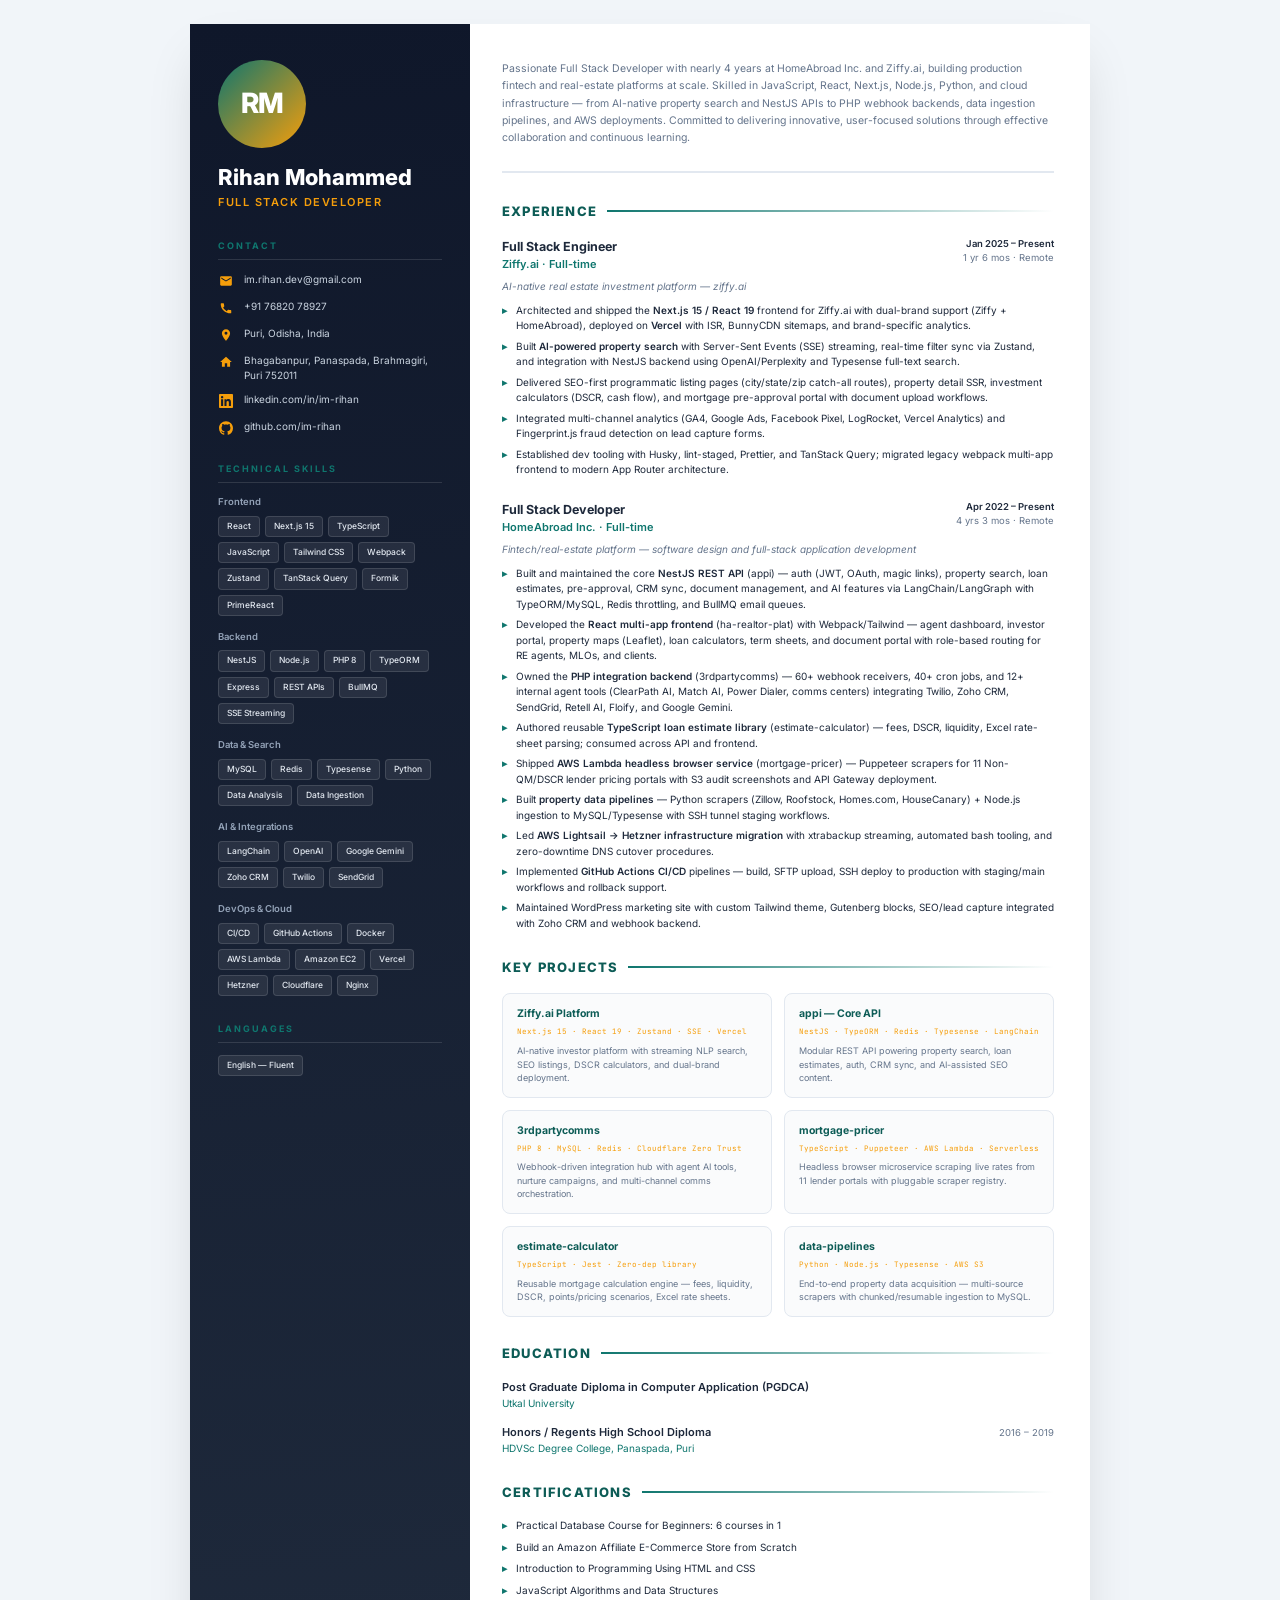
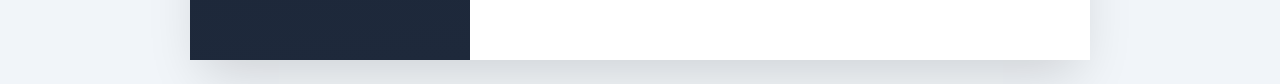
==== resume.html @ e7bfcca0 "Add developer portfolio kit with resume and GitHub profile README Co-authored-by: Cursor <cursoragen" ====
<!DOCTYPE html>
<html lang="en">
<head>
  <meta charset="UTF-8" />
  <meta name="viewport" content="width=device-width, initial-scale=1.0" />
  <title>Rihan Mohammed — Full Stack Developer</title>
  <style>
    @import url('https://fonts.googleapis.com/css2?family=Inter:wght@300;400;500;600;700;800&family=JetBrains+Mono:wght@400;500&display=swap');

    :root {
      --primary: #0f766e;
      --primary-dark: #0d5c56;
      --accent: #f59e0b;
      --text: #1e293b;
      --text-muted: #64748b;
      --border: #e2e8f0;
      --bg: #ffffff;
      --sidebar: #0f172a;
      --sidebar-text: #cbd5e1;
    }

    * { margin: 0; padding: 0; box-sizing: border-box; }

    body {
      font-family: 'Inter', -apple-system, BlinkMacSystemFont, sans-serif;
      color: var(--text);
      background: #f1f5f9;
      line-height: 1.55;
      font-size: 10.5pt;
    }

    .page {
      max-width: 900px;
      margin: 24px auto;
      background: var(--bg);
      box-shadow: 0 25px 50px -12px rgba(0,0,0,.15);
      display: grid;
      grid-template-columns: 280px 1fr;
      min-height: 1120px;
    }

    /* Sidebar */
    .sidebar {
      background: linear-gradient(175deg, var(--sidebar) 0%, #1e293b 100%);
      color: var(--sidebar-text);
      padding: 36px 28px;
    }

    .avatar {
      width: 88px;
      height: 88px;
      border-radius: 50%;
      background: linear-gradient(135deg, var(--primary), var(--accent));
      display: flex;
      align-items: center;
      justify-content: center;
      font-size: 28px;
      font-weight: 800;
      color: #fff;
      margin-bottom: 16px;
      letter-spacing: -1px;
    }

    .sidebar h1 {
      font-size: 22px;
      font-weight: 800;
      color: #fff;
      line-height: 1.2;
      margin-bottom: 4px;
    }

    .sidebar .title {
      font-size: 11px;
      font-weight: 600;
      color: var(--accent);
      text-transform: uppercase;
      letter-spacing: 1.5px;
      margin-bottom: 28px;
    }

    .sidebar-section { margin-bottom: 26px; }

    .sidebar-section h2 {
      font-size: 9px;
      font-weight: 700;
      text-transform: uppercase;
      letter-spacing: 2px;
      color: var(--primary);
      margin-bottom: 12px;
      padding-bottom: 6px;
      border-bottom: 1px solid rgba(255,255,255,.12);
    }

    .contact-item {
      display: flex;
      align-items: flex-start;
      gap: 10px;
      margin-bottom: 10px;
      font-size: 10px;
      line-height: 1.45;
    }

    .contact-item .icon {
      width: 16px;
      height: 16px;
      flex-shrink: 0;
      color: var(--accent);
      margin-top: 1px;
      display: flex;
      align-items: center;
      justify-content: center;
    }

    .contact-item .icon svg {
      width: 14px;
      height: 14px;
      fill: currentColor;
      display: block;
    }

    .skill-group { margin-bottom: 14px; }
    .skill-group h3 {
      font-size: 9.5px;
      font-weight: 600;
      color: #94a3b8;
      margin-bottom: 6px;
    }

    .skill-tags { display: flex; flex-wrap: wrap; gap: 5px; }

    .skill-tag {
      background: rgba(255,255,255,.08);
      border: 1px solid rgba(255,255,255,.12);
      border-radius: 4px;
      padding: 3px 8px;
      font-size: 8.5px;
      font-weight: 500;
      color: #e2e8f0;
    }

    /* Main content */
    .main { padding: 36px 36px 36px 32px; }

    .summary {
      font-size: 10.5px;
      color: var(--text-muted);
      line-height: 1.65;
      margin-bottom: 28px;
      padding-bottom: 24px;
      border-bottom: 2px solid var(--border);
    }

    .section { margin-bottom: 26px; }

    .section-header {
      display: flex;
      align-items: center;
      gap: 10px;
      margin-bottom: 16px;
    }

    .section-header h2 {
      font-size: 13px;
      font-weight: 800;
      text-transform: uppercase;
      letter-spacing: 1.2px;
      color: var(--primary-dark);
      white-space: nowrap;
    }

    .section-header .line {
      flex: 1;
      height: 2px;
      background: linear-gradient(90deg, var(--primary), transparent);
    }

    /* Experience */
    .job { margin-bottom: 22px; }

    .job-header {
      display: flex;
      justify-content: space-between;
      align-items: flex-start;
      margin-bottom: 4px;
    }

    .job-title {
      font-size: 12.5px;
      font-weight: 700;
      color: var(--text);
    }

    .job-company {
      font-size: 11px;
      font-weight: 600;
      color: var(--primary);
    }

    .job-meta {
      text-align: right;
      font-size: 9.5px;
      color: var(--text-muted);
      white-space: nowrap;
    }

    .job-meta .duration { font-weight: 600; color: var(--text); }

    .job-desc {
      font-size: 10px;
      color: var(--text-muted);
      margin: 6px 0 8px;
      font-style: italic;
    }

    .job ul {
      list-style: none;
      padding: 0;
    }

    .job ul li {
      position: relative;
      padding-left: 14px;
      margin-bottom: 5px;
      font-size: 10px;
      line-height: 1.55;
      color: var(--text);
    }

    .job ul li::before {
      content: '▸';
      position: absolute;
      left: 0;
      color: var(--primary);
      font-weight: 700;
    }

    .job ul li strong { color: var(--text); font-weight: 600; }

    /* Projects grid */
    .projects-grid {
      display: grid;
      grid-template-columns: 1fr 1fr;
      gap: 12px;
    }

    .project-card {
      border: 1px solid var(--border);
      border-radius: 8px;
      padding: 12px 14px;
      background: #fafbfc;
    }

    .project-card h3 {
      font-size: 10.5px;
      font-weight: 700;
      color: var(--primary-dark);
      margin-bottom: 4px;
    }

    .project-card .stack {
      font-family: 'JetBrains Mono', monospace;
      font-size: 7.5px;
      color: var(--accent);
      margin-bottom: 6px;
    }

    .project-card p {
      font-size: 9px;
      color: var(--text-muted);
      line-height: 1.5;
    }

    /* Education placeholder */
    .edu-item {
      display: flex;
      justify-content: space-between;
      align-items: baseline;
    }

    .edu-item .degree { font-weight: 600; font-size: 11px; }
    .edu-item .school { font-size: 10px; color: var(--primary); }
    .edu-item .year { font-size: 9.5px; color: var(--text-muted); }

    @media print {
      body { background: #fff; }
      .page {
        margin: 0;
        box-shadow: none;
        max-width: 100%;
        display: block;
        min-height: auto;
      }
      .sidebar {
        break-after: avoid;
        page-break-after: avoid;
        padding: 24px 28px;
      }
      .main {
        padding: 24px 32px;
      }
      .job { break-inside: avoid; page-break-inside: avoid; }
      .project-card { break-inside: avoid; page-break-inside: avoid; }
      .section { break-inside: auto; }
    }

    @page {
      size: A4;
      margin: 0;
    }
  </style>
</head>
<body>
  <div class="page">
    <aside class="sidebar">
      <div class="avatar">RM</div>
      <h1>Rihan Mohammed</h1>
      <p class="title">Full Stack Developer</p>

      <div class="sidebar-section">
        <h2>Contact</h2>
        <div class="contact-item">
          <span class="icon" aria-hidden="true">
            <svg viewBox="0 0 24 24" xmlns="http://www.w3.org/2000/svg"><path d="M20 4H4c-1.1 0-2 .9-2 2v12c0 1.1.9 2 2 2h16c1.1 0 2-.9 2-2V6c0-1.1-.9-2-2-2zm0 4-8 5-8-5V6l8 5 8-5v2z"/></svg>
          </span>
          <span><a href="mailto:im.rihan.dev@gmail.com" style="color:inherit;text-decoration:none;">im.rihan.dev@gmail.com</a></span>
        </div>
        <div class="contact-item">
          <span class="icon" aria-hidden="true">
            <svg viewBox="0 0 24 24" xmlns="http://www.w3.org/2000/svg"><path d="M6.62 10.79a15.05 15.05 0 006.59 6.59l2.2-2.2a1 1 0 011.01-.24c1.12.37 2.33.57 3.58.57a1 1 0 011 1V20a1 1 0 01-1 1C10.07 21 3 13.93 3 5a1 1 0 011-1h3.5a1 1 0 011 1c0 1.25.2 2.46.57 3.58a1 1 0 01-.25 1.01l-2.2 2.2z"/></svg>
          </span>
          <span><a href="tel:+917682078927" style="color:inherit;text-decoration:none;">+91 76820 78927</a></span>
        </div>
        <div class="contact-item">
          <span class="icon" aria-hidden="true">
            <svg viewBox="0 0 24 24" xmlns="http://www.w3.org/2000/svg"><path d="M12 2C8.13 2 5 5.13 5 9c0 5.25 7 13 7 13s7-7.75 7-13c0-3.87-3.13-7-7-7zm0 9.5a2.5 2.5 0 110-5 2.5 2.5 0 010 5z"/></svg>
          </span>
          <span>Puri, Odisha, India</span>
        </div>
        <div class="contact-item">
          <span class="icon" aria-hidden="true">
            <svg viewBox="0 0 24 24" xmlns="http://www.w3.org/2000/svg"><path d="M10 20v-6h4v6h5v-8h3L12 3 2 12h3v8h5z"/></svg>
          </span>
          <span>Bhagabanpur, Panaspada, Brahmagiri, Puri 752011</span>
        </div>
        <div class="contact-item">
          <span class="icon" aria-hidden="true">
            <svg viewBox="0 0 24 24" xmlns="http://www.w3.org/2000/svg"><path d="M20.447 20.452h-3.554v-5.569c0-1.328-.027-3.037-1.852-3.037-1.853 0-2.136 1.445-2.136 2.939v5.667H9.351V9h3.414v1.561h.046c.477-.9 1.637-1.85 3.37-1.85 3.601 0 4.267 2.37 4.267 5.455v6.286zM5.337 7.433a2.062 2.062 0 01-2.063-2.065 2.064 2.064 0 114.126 0 2.063 2.063 0 01-2.063 2.065zm1.782 13.019H3.555V9h3.564v11.452zM22.225 0H1.771C.792 0 0 .774 0 1.729v20.542C0 23.227.792 24 1.771 24h20.451C23.2 24 24 23.227 24 22.271V1.729C24 .774 23.2 0 22.222 0h.003z"/></svg>
          </span>
          <span><a href="https://www.linkedin.com/in/im-rihan" target="_blank" rel="noopener" style="color:inherit;text-decoration:none;">linkedin.com/in/im-rihan</a></span>
        </div>
        <div class="contact-item">
          <span class="icon" aria-hidden="true">
            <svg viewBox="0 0 24 24" xmlns="http://www.w3.org/2000/svg"><path d="M12 .297c-6.63 0-12 5.373-12 12 0 5.303 3.438 9.8 8.205 11.385.6.113.82-.258.82-.577 0-.285-.01-1.04-.015-2.04-3.338.724-4.042-1.61-4.042-1.61C4.422 18.07 3.633 17.7 3.633 17.7c-1.087-.744.084-.729.084-.729 1.205.084 1.838 1.236 1.838 1.236 1.07 1.835 2.809 1.305 3.495.998.108-.776.417-1.305.76-1.605-2.665-.3-5.466-1.332-5.466-5.93 0-1.31.465-2.38 1.235-3.22-.135-.303-.54-1.523.105-3.176 0 0 1.005-.322 3.3 1.23.96-.267 1.98-.399 3-.405 1.02.006 2.04.138 3 .405 2.28-1.552 3.285-1.23 3.285-1.23.645 1.653.24 2.873.12 3.176.765.84 1.23 1.91 1.23 3.22 0 4.61-2.805 5.625-5.475 5.92.42.36.81 1.096.81 2.22 0 1.606-.015 2.896-.015 3.286 0 .315.21.69.825.57C20.565 22.092 24 17.592 24 12.297c0-6.627-5.373-12-12-12"/></svg>
          </span>
          <span><a href="https://github.com/im-rihan" target="_blank" rel="noopener" style="color:inherit;text-decoration:none;">github.com/im-rihan</a></span>
        </div>
      </div>

      <div class="sidebar-section">
        <h2>Technical Skills</h2>
        <div class="skill-group">
          <h3>Frontend</h3>
          <div class="skill-tags">
            <span class="skill-tag">React</span><span class="skill-tag">Next.js 15</span>
            <span class="skill-tag">TypeScript</span><span class="skill-tag">JavaScript</span>
            <span class="skill-tag">Tailwind CSS</span><span class="skill-tag">Webpack</span>
            <span class="skill-tag">Zustand</span><span class="skill-tag">TanStack Query</span>
            <span class="skill-tag">Formik</span><span class="skill-tag">PrimeReact</span>
          </div>
        </div>
        <div class="skill-group">
          <h3>Backend</h3>
          <div class="skill-tags">
            <span class="skill-tag">NestJS</span><span class="skill-tag">Node.js</span>
            <span class="skill-tag">PHP 8</span><span class="skill-tag">TypeORM</span>
            <span class="skill-tag">Express</span><span class="skill-tag">REST APIs</span>
            <span class="skill-tag">BullMQ</span><span class="skill-tag">SSE Streaming</span>
          </div>
        </div>
        <div class="skill-group">
          <h3>Data & Search</h3>
          <div class="skill-tags">
            <span class="skill-tag">MySQL</span><span class="skill-tag">Redis</span>
            <span class="skill-tag">Typesense</span><span class="skill-tag">Python</span>
            <span class="skill-tag">Data Analysis</span><span class="skill-tag">Data Ingestion</span>
          </div>
        </div>
        <div class="skill-group">
          <h3>AI & Integrations</h3>
          <div class="skill-tags">
            <span class="skill-tag">LangChain</span><span class="skill-tag">OpenAI</span>
            <span class="skill-tag">Google Gemini</span><span class="skill-tag">Zoho CRM</span>
            <span class="skill-tag">Twilio</span><span class="skill-tag">SendGrid</span>
          </div>
        </div>
        <div class="skill-group">
          <h3>DevOps & Cloud</h3>
          <div class="skill-tags">
            <span class="skill-tag">CI/CD</span><span class="skill-tag">GitHub Actions</span>
            <span class="skill-tag">Docker</span><span class="skill-tag">AWS Lambda</span>
            <span class="skill-tag">Amazon EC2</span><span class="skill-tag">Vercel</span><span class="skill-tag">Hetzner</span>
            <span class="skill-tag">Cloudflare</span><span class="skill-tag">Nginx</span>
          </div>
        </div>
      </div>

      <div class="sidebar-section">
        <h2>Languages</h2>
        <div class="skill-tags">
          <span class="skill-tag">English — Fluent</span>
        </div>
      </div>
    </aside>

    <main class="main">
      <p class="summary">
        Passionate Full Stack Developer with nearly 4 years at HomeAbroad Inc. and Ziffy.ai,
        building production fintech and real-estate platforms at scale. Skilled in JavaScript,
        React, Next.js, Node.js, Python, and cloud infrastructure — from AI-native property search
        and NestJS APIs to PHP webhook backends, data ingestion pipelines, and AWS deployments.
        Committed to delivering innovative, user-focused solutions through effective collaboration
        and continuous learning.
      </p>

      <section class="section">
        <div class="section-header"><h2>Experience</h2><div class="line"></div></div>

        <div class="job">
          <div class="job-header">
            <div>
              <div class="job-title">Full Stack Engineer</div>
              <div class="job-company">Ziffy.ai · Full-time</div>
            </div>
            <div class="job-meta">
              <div class="duration">Jan 2025 – Present</div>
              <div>1 yr 6 mos · Remote</div>
            </div>
          </div>
          <p class="job-desc">AI-native real estate investment platform — ziffy.ai</p>
          <ul>
            <li>Architected and shipped the <strong>Next.js 15 / React 19</strong> frontend for Ziffy.ai with dual-brand support (Ziffy + HomeAbroad), deployed on <strong>Vercel</strong> with ISR, BunnyCDN sitemaps, and brand-specific analytics.</li>
            <li>Built <strong>AI-powered property search</strong> with Server-Sent Events (SSE) streaming, real-time filter sync via Zustand, and integration with NestJS backend using OpenAI/Perplexity and Typesense full-text search.</li>
            <li>Delivered SEO-first programmatic listing pages (city/state/zip catch-all routes), property detail SSR, investment calculators (DSCR, cash flow), and mortgage pre-approval portal with document upload workflows.</li>
            <li>Integrated multi-channel analytics (GA4, Google Ads, Facebook Pixel, LogRocket, Vercel Analytics) and Fingerprint.js fraud detection on lead capture forms.</li>
            <li>Established dev tooling with Husky, lint-staged, Prettier, and TanStack Query; migrated legacy webpack multi-app frontend to modern App Router architecture.</li>
          </ul>
        </div>

        <div class="job">
          <div class="job-header">
            <div>
              <div class="job-title">Full Stack Developer</div>
              <div class="job-company">HomeAbroad Inc. · Full-time</div>
            </div>
            <div class="job-meta">
              <div class="duration">Apr 2022 – Present</div>
              <div>4 yrs 3 mos · Remote</div>
            </div>
          </div>
          <p class="job-desc">Fintech/real-estate platform — software design and full-stack application development</p>
          <ul>
            <li>Built and maintained the core <strong>NestJS REST API</strong> (appi) — auth (JWT, OAuth, magic links), property search, loan estimates, pre-approval, CRM sync, document management, and AI features via LangChain/LangGraph with TypeORM/MySQL, Redis throttling, and BullMQ email queues.</li>
            <li>Developed the <strong>React multi-app frontend</strong> (ha-realtor-plat) with Webpack/Tailwind — agent dashboard, investor portal, property maps (Leaflet), loan calculators, term sheets, and document portal with role-based routing for RE agents, MLOs, and clients.</li>
            <li>Owned the <strong>PHP integration backend</strong> (3rdpartycomms) — 60+ webhook receivers, 40+ cron jobs, and 12+ internal agent tools (ClearPath AI, Match AI, Power Dialer, comms centers) integrating Twilio, Zoho CRM, SendGrid, Retell AI, Floify, and Google Gemini.</li>
            <li>Authored reusable <strong>TypeScript loan estimate library</strong> (estimate-calculator) — fees, DSCR, liquidity, Excel rate-sheet parsing; consumed across API and frontend.</li>
            <li>Shipped <strong>AWS Lambda headless browser service</strong> (mortgage-pricer) — Puppeteer scrapers for 11 Non-QM/DSCR lender pricing portals with S3 audit screenshots and API Gateway deployment.</li>
            <li>Built <strong>property data pipelines</strong> — Python scrapers (Zillow, Roofstock, Homes.com, HouseCanary) + Node.js ingestion to MySQL/Typesense with SSH tunnel staging workflows.</li>
            <li>Led <strong>AWS Lightsail → Hetzner infrastructure migration</strong> with xtrabackup streaming, automated bash tooling, and zero-downtime DNS cutover procedures.</li>
            <li>Implemented <strong>GitHub Actions CI/CD</strong> pipelines — build, SFTP upload, SSH deploy to production with staging/main workflows and rollback support.</li>
            <li>Maintained WordPress marketing site with custom Tailwind theme, Gutenberg blocks, SEO/lead capture integrated with Zoho CRM and webhook backend.</li>
          </ul>
        </div>
      </section>

      <section class="section">
        <div class="section-header"><h2>Key Projects</h2><div class="line"></div></div>
        <div class="projects-grid">
          <div class="project-card">
            <h3>Ziffy.ai Platform</h3>
            <div class="stack">Next.js 15 · React 19 · Zustand · SSE · Vercel</div>
            <p>AI-native investor platform with streaming NLP search, SEO listings, DSCR calculators, and dual-brand deployment.</p>
          </div>
          <div class="project-card">
            <h3>appi — Core API</h3>
            <div class="stack">NestJS · TypeORM · Redis · Typesense · LangChain</div>
            <p>Modular REST API powering property search, loan estimates, auth, CRM sync, and AI-assisted SEO content.</p>
          </div>
          <div class="project-card">
            <h3>3rdpartycomms</h3>
            <div class="stack">PHP 8 · MySQL · Redis · Cloudflare Zero Trust</div>
            <p>Webhook-driven integration hub with agent AI tools, nurture campaigns, and multi-channel comms orchestration.</p>
          </div>
          <div class="project-card">
            <h3>mortgage-pricer</h3>
            <div class="stack">TypeScript · Puppeteer · AWS Lambda · Serverless</div>
            <p>Headless browser microservice scraping live rates from 11 lender portals with pluggable scraper registry.</p>
          </div>
          <div class="project-card">
            <h3>estimate-calculator</h3>
            <div class="stack">TypeScript · Jest · Zero-dep library</div>
            <p>Reusable mortgage calculation engine — fees, liquidity, DSCR, points/pricing scenarios, Excel rate sheets.</p>
          </div>
          <div class="project-card">
            <h3>data-pipelines</h3>
            <div class="stack">Python · Node.js · Typesense · AWS S3</div>
            <p>End-to-end property data acquisition — multi-source scrapers with chunked/resumable ingestion to MySQL.</p>
          </div>
        </div>
      </section>

      <section class="section">
        <div class="section-header"><h2>Education</h2><div class="line"></div></div>
        <div class="edu-item" style="margin-bottom: 12px;">
          <div>
            <div class="degree">Post Graduate Diploma in Computer Application (PGDCA)</div>
            <div class="school">Utkal University</div>
          </div>
        </div>
        <div class="edu-item">
          <div>
            <div class="degree">Honors / Regents High School Diploma</div>
            <div class="school">HDVSc Degree College, Panaspada, Puri</div>
          </div>
          <div class="year">2016 – 2019</div>
        </div>
      </section>

      <section class="section">
        <div class="section-header"><h2>Certifications</h2><div class="line"></div></div>
        <ul style="list-style: none; padding: 0;">
          <li style="position: relative; padding-left: 14px; margin-bottom: 6px; font-size: 10px; color: var(--text);">
            <span style="position: absolute; left: 0; color: var(--primary); font-weight: 700;">▸</span>
            Practical Database Course for Beginners: 6 courses in 1
          </li>
          <li style="position: relative; padding-left: 14px; margin-bottom: 6px; font-size: 10px; color: var(--text);">
            <span style="position: absolute; left: 0; color: var(--primary); font-weight: 700;">▸</span>
            Build an Amazon Affiliate E-Commerce Store from Scratch
          </li>
          <li style="position: relative; padding-left: 14px; margin-bottom: 6px; font-size: 10px; color: var(--text);">
            <span style="position: absolute; left: 0; color: var(--primary); font-weight: 700;">▸</span>
            Introduction to Programming Using HTML and CSS
          </li>
          <li style="position: relative; padding-left: 14px; margin-bottom: 6px; font-size: 10px; color: var(--text);">
            <span style="position: absolute; left: 0; color: var(--primary); font-weight: 700;">▸</span>
            JavaScript Algorithms and Data Structures
          </li>
        </ul>
      </section>
    </main>
  </div>
</body>
</html>
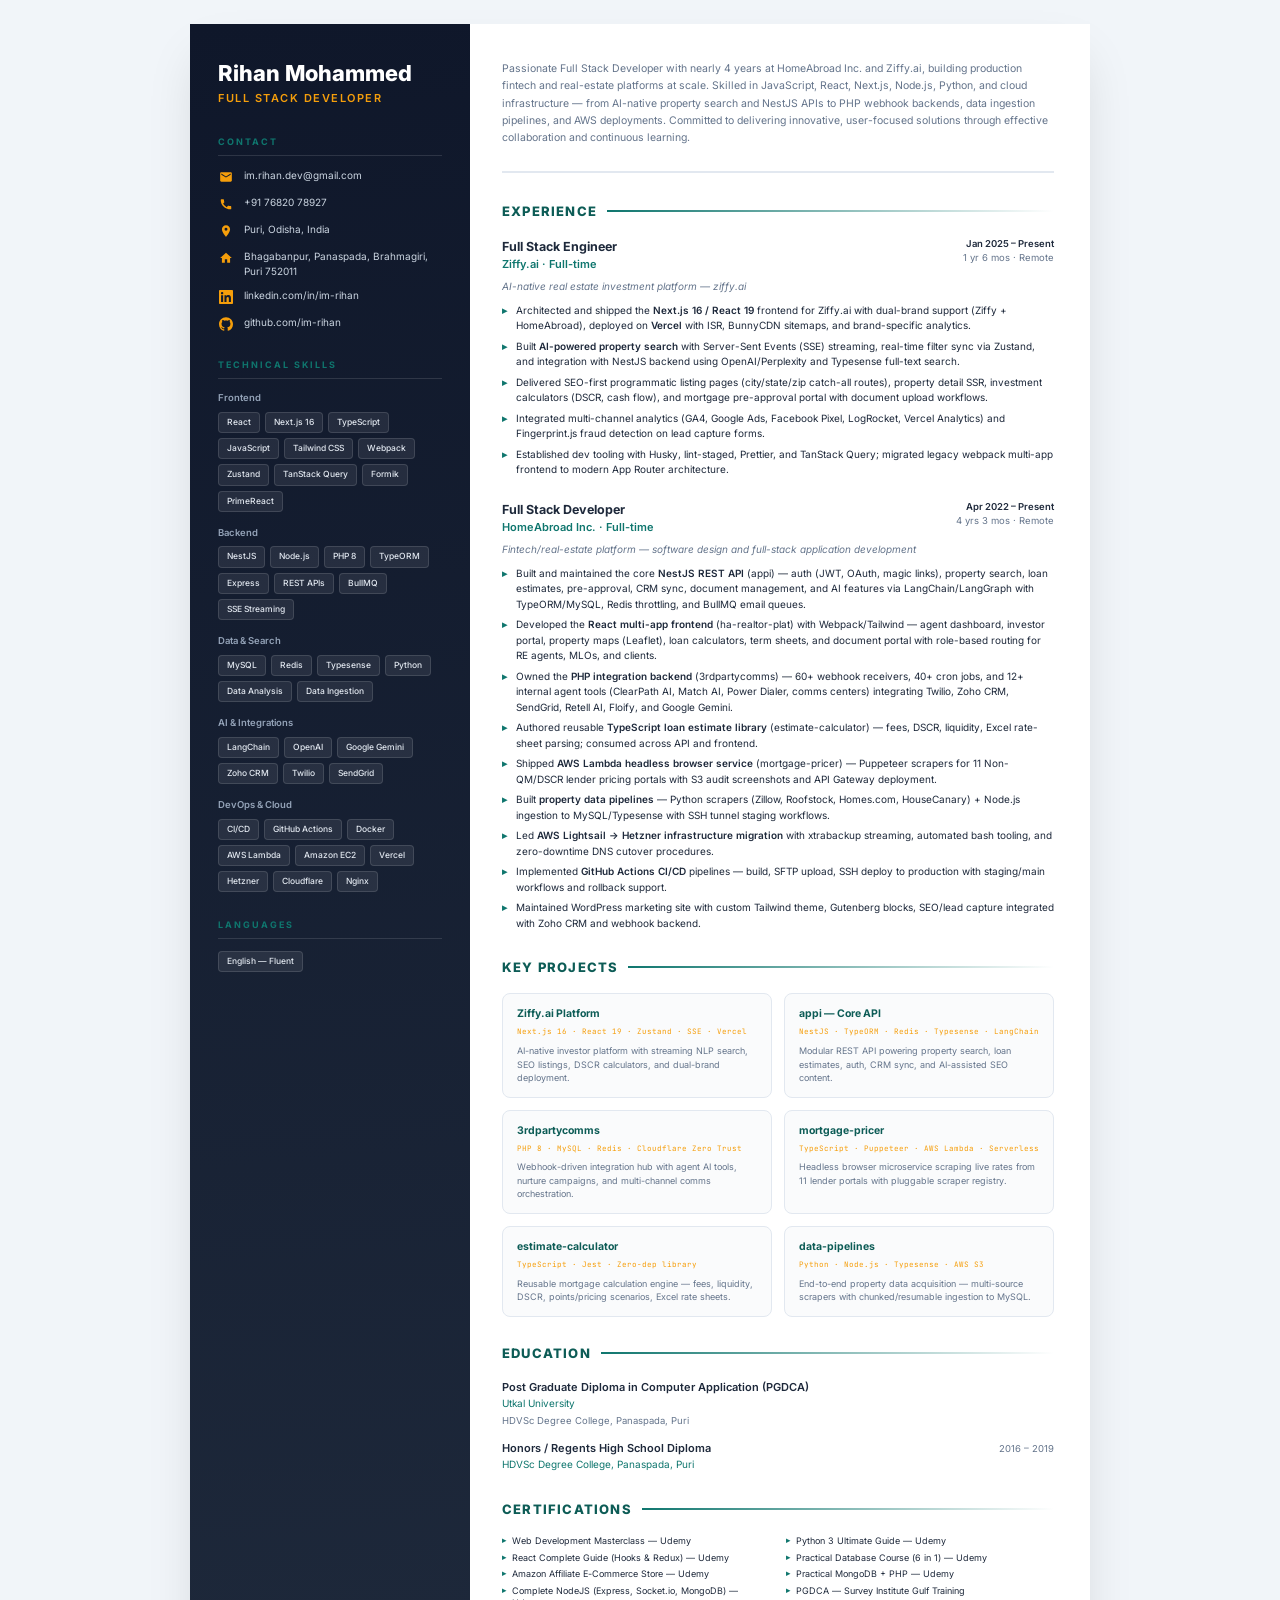
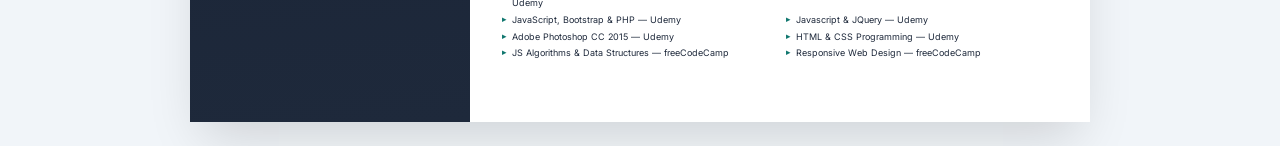
==== commit d9d990c8: "deploy: a395f8f6cbe76509c8ed6efb3466af66857141e9" ====
--- a/resume.html
+++ b/resume.html
@@ -46,21 +46,6 @@
       padding: 36px 28px;
     }
 
-    .avatar {
-      width: 88px;
-      height: 88px;
-      border-radius: 50%;
-      background: linear-gradient(135deg, var(--primary), var(--accent));
-      display: flex;
-      align-items: center;
-      justify-content: center;
-      font-size: 28px;
-      font-weight: 800;
-      color: #fff;
-      margin-bottom: 16px;
-      letter-spacing: -1px;
-    }
-
     .sidebar h1 {
       font-size: 22px;
       font-weight: 800;
@@ -281,26 +266,111 @@
     .edu-item .school { font-size: 10px; color: var(--primary); }
     .edu-item .year { font-size: 9.5px; color: var(--text-muted); }
 
+    .cert-grid {
+      display: grid;
+      grid-template-columns: 1fr 1fr;
+      gap: 4px 16px;
+    }
+
+    .cert-item {
+      font-size: 9px;
+      line-height: 1.4;
+      color: var(--text);
+      padding-left: 10px;
+      position: relative;
+    }
+
+    .cert-item::before {
+      content: '▸';
+      position: absolute;
+      left: 0;
+      color: var(--primary);
+      font-weight: 700;
+      font-size: 8px;
+    }
+
     @media print {
-      body { background: #fff; }
+      html, body {
+        width: 210mm;
+        height: 297mm;
+        overflow: hidden;
+      }
+
+      body {
+        background: #fff;
+        font-size: 8pt;
+        line-height: 1.32;
+      }
+
       .page {
         margin: 0;
         box-shadow: none;
         max-width: 100%;
-        display: block;
+        width: 210mm;
+        height: 297mm;
+        display: grid;
+        grid-template-columns: 220px 1fr;
         min-height: auto;
+        overflow: hidden;
+        page-break-after: avoid;
+        page-break-inside: avoid;
       }
+
       .sidebar {
-        break-after: avoid;
-        page-break-after: avoid;
-        padding: 24px 28px;
+        padding: 14px 16px;
+        break-inside: auto;
+        page-break-inside: auto;
       }
-      .main {
-        padding: 24px 32px;
+
+      .sidebar h1 { font-size: 17px; margin-bottom: 2px; }
+      .sidebar .title { font-size: 9px; margin-bottom: 14px; }
+      .sidebar-section { margin-bottom: 12px; }
+      .sidebar-section h2 { font-size: 7.5px; margin-bottom: 6px; padding-bottom: 4px; }
+      .contact-item { margin-bottom: 5px; font-size: 8px; gap: 6px; }
+      .skill-group { margin-bottom: 8px; }
+      .skill-group h3 { font-size: 8px; margin-bottom: 3px; }
+      .skill-tag { font-size: 7px; padding: 2px 5px; }
+
+      .main { padding: 14px 18px 10px 16px; }
+
+      .summary {
+        font-size: 8px;
+        line-height: 1.45;
+        margin-bottom: 10px;
+        padding-bottom: 8px;
       }
-      .job { break-inside: avoid; page-break-inside: avoid; }
-      .project-card { break-inside: avoid; page-break-inside: avoid; }
-      .section { break-inside: auto; }
+
+      .section { margin-bottom: 10px; }
+      .section-header { margin-bottom: 8px; gap: 6px; }
+      .section-header h2 { font-size: 10px; }
+
+      .job { margin-bottom: 8px; break-inside: auto; page-break-inside: auto; }
+      .job-title { font-size: 10px; }
+      .job-company { font-size: 9px; }
+      .job-meta { font-size: 8px; }
+      .job-desc { font-size: 8px; margin: 3px 0 4px; }
+      .job ul li { margin-bottom: 2px; font-size: 7.8px; line-height: 1.35; padding-left: 11px; }
+
+      .projects-grid { gap: 5px; }
+      .project-card {
+        padding: 5px 7px;
+        break-inside: auto;
+        page-break-inside: auto;
+      }
+      .project-card h3 { font-size: 8.5px; margin-bottom: 2px; }
+      .project-card .stack { font-size: 6.5px; margin-bottom: 3px; }
+      .project-card p { font-size: 7.2px; line-height: 1.35; }
+
+      .edu-item .degree { font-size: 9px; }
+      .edu-item .school { font-size: 8px; }
+
+      .cert-grid {
+        grid-template-columns: 1fr 1fr 1fr;
+        gap: 1px 8px;
+      }
+
+      .cert-item { font-size: 6.8px; line-height: 1.28; padding-left: 8px; }
+      .cert-item::before { font-size: 6.5px; }
     }
 
     @page {
@@ -312,7 +382,6 @@
 <body>
   <div class="page">
     <aside class="sidebar">
-      <div class="avatar">RM</div>
       <h1>Rihan Mohammed</h1>
       <p class="title">Full Stack Developer</p>
 
@@ -361,7 +430,7 @@
         <div class="skill-group">
           <h3>Frontend</h3>
           <div class="skill-tags">
-            <span class="skill-tag">React</span><span class="skill-tag">Next.js 15</span>
+            <span class="skill-tag">React</span><span class="skill-tag">Next.js 16</span>
             <span class="skill-tag">TypeScript</span><span class="skill-tag">JavaScript</span>
             <span class="skill-tag">Tailwind CSS</span><span class="skill-tag">Webpack</span>
             <span class="skill-tag">Zustand</span><span class="skill-tag">TanStack Query</span>
@@ -438,7 +507,7 @@
           </div>
           <p class="job-desc">AI-native real estate investment platform — ziffy.ai</p>
           <ul>
-            <li>Architected and shipped the <strong>Next.js 15 / React 19</strong> frontend for Ziffy.ai with dual-brand support (Ziffy + HomeAbroad), deployed on <strong>Vercel</strong> with ISR, BunnyCDN sitemaps, and brand-specific analytics.</li>
+            <li>Architected and shipped the <strong>Next.js 16 / React 19</strong> frontend for Ziffy.ai with dual-brand support (Ziffy + HomeAbroad), deployed on <strong>Vercel</strong> with ISR, BunnyCDN sitemaps, and brand-specific analytics.</li>
             <li>Built <strong>AI-powered property search</strong> with Server-Sent Events (SSE) streaming, real-time filter sync via Zustand, and integration with NestJS backend using OpenAI/Perplexity and Typesense full-text search.</li>
             <li>Delivered SEO-first programmatic listing pages (city/state/zip catch-all routes), property detail SSR, investment calculators (DSCR, cash flow), and mortgage pre-approval portal with document upload workflows.</li>
             <li>Integrated multi-channel analytics (GA4, Google Ads, Facebook Pixel, LogRocket, Vercel Analytics) and Fingerprint.js fraud detection on lead capture forms.</li>
@@ -477,7 +546,7 @@
         <div class="projects-grid">
           <div class="project-card">
             <h3>Ziffy.ai Platform</h3>
-            <div class="stack">Next.js 15 · React 19 · Zustand · SSE · Vercel</div>
+            <div class="stack">Next.js 16 · React 19 · Zustand · SSE · Vercel</div>
             <p>AI-native investor platform with streaming NLP search, SEO listings, DSCR calculators, and dual-brand deployment.</p>
           </div>
           <div class="project-card">
@@ -514,6 +583,7 @@
           <div>
             <div class="degree">Post Graduate Diploma in Computer Application (PGDCA)</div>
             <div class="school">Utkal University</div>
+            <div class="school" style="margin-top: 2px; font-size: 9.5px; color: var(--text-muted);">HDVSc Degree College, Panaspada, Puri</div>
           </div>
         </div>
         <div class="edu-item">
@@ -527,24 +597,22 @@
 
       <section class="section">
         <div class="section-header"><h2>Certifications</h2><div class="line"></div></div>
-        <ul style="list-style: none; padding: 0;">
-          <li style="position: relative; padding-left: 14px; margin-bottom: 6px; font-size: 10px; color: var(--text);">
-            <span style="position: absolute; left: 0; color: var(--primary); font-weight: 700;">▸</span>
-            Practical Database Course for Beginners: 6 courses in 1
-          </li>
-          <li style="position: relative; padding-left: 14px; margin-bottom: 6px; font-size: 10px; color: var(--text);">
-            <span style="position: absolute; left: 0; color: var(--primary); font-weight: 700;">▸</span>
-            Build an Amazon Affiliate E-Commerce Store from Scratch
-          </li>
-          <li style="position: relative; padding-left: 14px; margin-bottom: 6px; font-size: 10px; color: var(--text);">
-            <span style="position: absolute; left: 0; color: var(--primary); font-weight: 700;">▸</span>
-            Introduction to Programming Using HTML and CSS
-          </li>
-          <li style="position: relative; padding-left: 14px; margin-bottom: 6px; font-size: 10px; color: var(--text);">
-            <span style="position: absolute; left: 0; color: var(--primary); font-weight: 700;">▸</span>
-            JavaScript Algorithms and Data Structures
-          </li>
-        </ul>
+        <div class="cert-grid">
+          <span class="cert-item">Web Development Masterclass — Udemy</span>
+          <span class="cert-item">Python 3 Ultimate Guide — Udemy</span>
+          <span class="cert-item">React Complete Guide (Hooks &amp; Redux) — Udemy</span>
+          <span class="cert-item">Practical Database Course (6 in 1) — Udemy</span>
+          <span class="cert-item">Amazon Affiliate E-Commerce Store — Udemy</span>
+          <span class="cert-item">Practical MongoDB + PHP — Udemy</span>
+          <span class="cert-item">Complete NodeJS (Express, Socket.io, MongoDB) — Udemy</span>
+          <span class="cert-item">PGDCA — Survey Institute Gulf Training</span>
+          <span class="cert-item">JavaScript, Bootstrap &amp; PHP — Udemy</span>
+          <span class="cert-item">Javascript &amp; JQuery — Udemy</span>
+          <span class="cert-item">Adobe Photoshop CC 2015 — Udemy</span>
+          <span class="cert-item">HTML &amp; CSS Programming — Udemy</span>
+          <span class="cert-item">JS Algorithms &amp; Data Structures — freeCodeCamp</span>
+          <span class="cert-item">Responsive Web Design — freeCodeCamp</span>
+        </div>
       </section>
     </main>
   </div>
